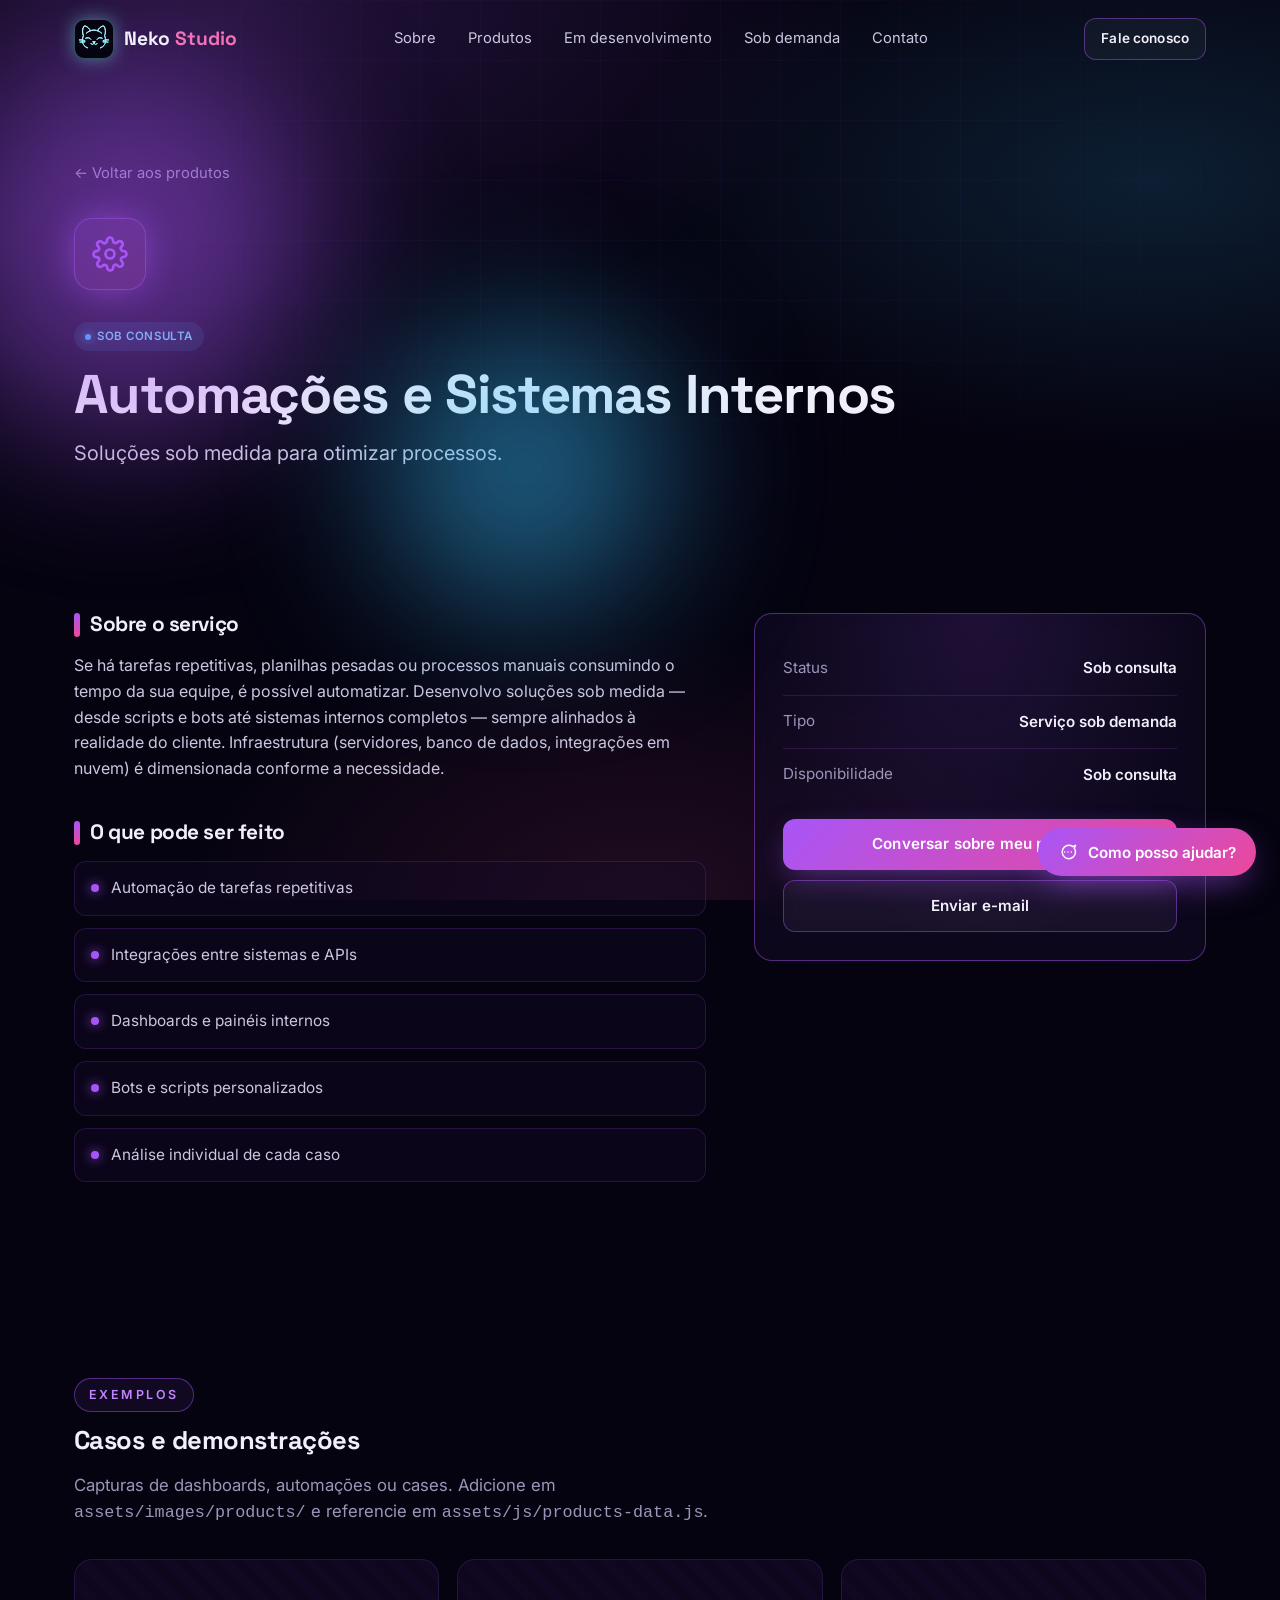
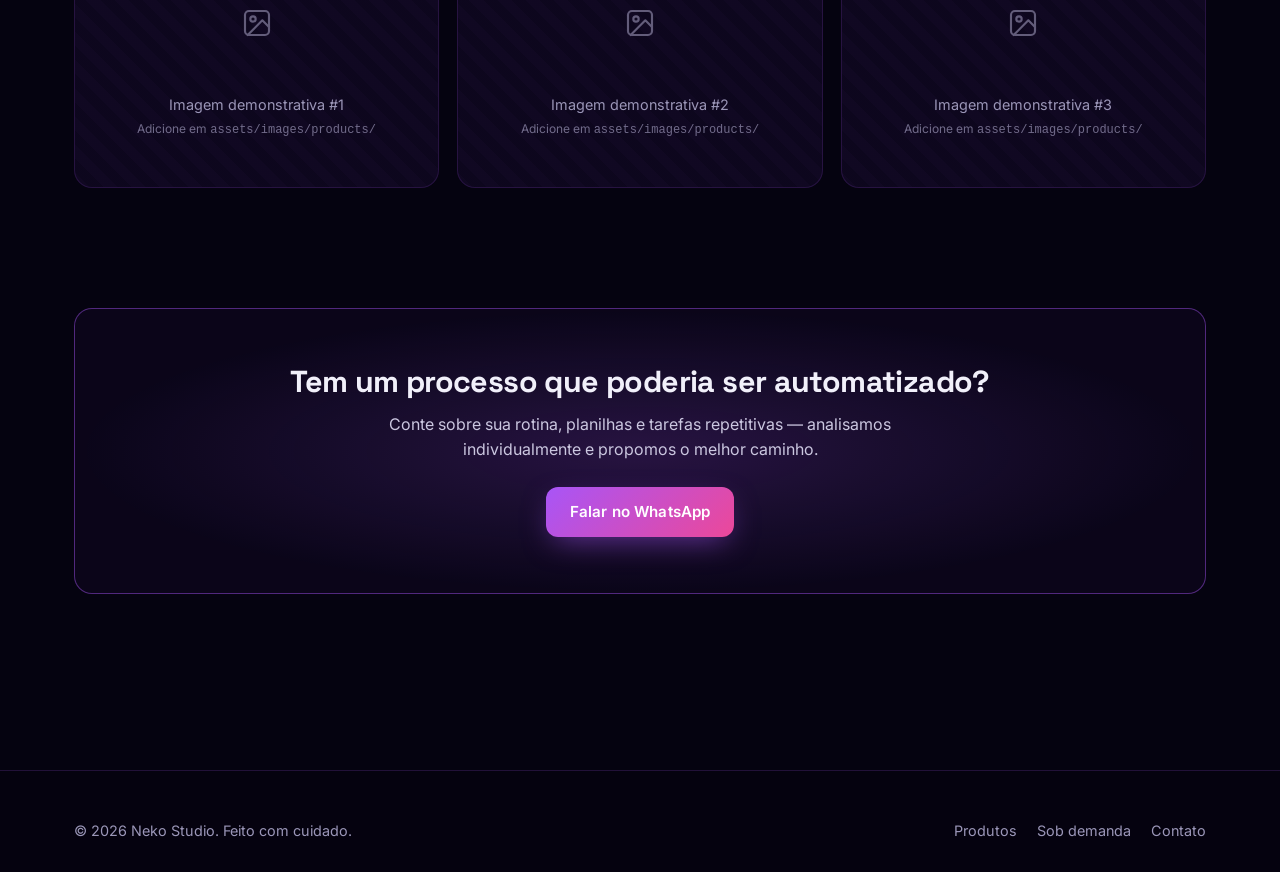
==== produtos/automacoes.html @ 1f81b141 "primeira versão do site da Neko Studio" ====
<!DOCTYPE html>
<html lang="pt-BR">
<head>
  <meta charset="UTF-8" />
  <meta name="viewport" content="width=device-width, initial-scale=1.0" />
  <meta name="theme-color" content="#0a0618" />

  <title>Automações e Sistemas Internos — Neko Studio</title>
  <meta name="description" content="Automações, dashboards e sistemas internos sob medida para empresas. Disponível sob consulta pela Neko Studio." />

  <link rel="preconnect" href="https://fonts.googleapis.com" />
  <link rel="preconnect" href="https://fonts.gstatic.com" crossorigin />
  <link href="https://fonts.googleapis.com/css2?family=Inter:wght@400;500;600;700&family=Space+Grotesk:wght@500;600;700&display=swap" rel="stylesheet" />

  <link rel="stylesheet" href="../assets/css/style.css" />
  <link rel="stylesheet" href="../assets/css/product.css" />
  <link rel="icon" type="image/png" href="../assets/images/logo.png" />
  <link rel="alternate icon" type="image/svg+xml" href="../assets/images/logo.svg" />
  <link rel="apple-touch-icon" href="../assets/images/logo.png" />
</head>
<body data-product-id="automacoes">

  <header class="navbar">
    <div class="container navbar-inner">
      <a href="../index.html" class="navbar-brand">
        <span class="brand-mark"><img src="../assets/images/logo.png" alt="Neko Studio" onerror="this.onerror=null;this.src='../assets/images/logo.svg';"></span>
        <span>Neko <span style="color: var(--neon-pink-soft)">Studio</span></span>
      </a>
      <nav class="navbar-links">
        <a href="../index.html#sobre">Sobre</a>
        <a href="../index.html#produtos">Produtos</a>
        <a href="../index.html#roadmap">Em desenvolvimento</a>
        <a href="../index.html#sob-demanda">Sob demanda</a>
        <a href="../index.html#contato">Contato</a>
      </nav>
      <div class="navbar-cta">
        <a class="btn btn-secondary btn-sm" data-action="whatsapp" href="#">Fale conosco</a>
        <button class="menu-toggle" aria-label="Menu"><span></span></button>
      </div>
    </div>
  </header>

  <section class="product-hero">
    <div class="hero-orb purple"></div>
    <div class="hero-orb blue"></div>

    <div class="container">
      <a href="../index.html#produtos" class="back-link reveal">← Voltar aos produtos</a>
      <div class="product-header reveal">
        <div class="ico-large" data-product-icon></div>
        <div>
          <div data-product-status></div>
          <h1 class="product-title" data-product-name></h1>
          <p class="product-tagline" data-product-tagline></p>
        </div>
      </div>
    </div>
  </section>

  <section style="padding-top: 0;">
    <div class="container">
      <div class="product-content">
        <div>
          <div class="product-section reveal">
            <h3>Sobre o serviço</h3>
            <p data-product-description></p>
          </div>
          <div class="product-section reveal">
            <h3>O que pode ser feito</h3>
            <ul class="feature-list" data-product-features></ul>
          </div>
        </div>
        <aside class="product-info-card reveal">
          <div data-product-info></div>
          <a class="btn btn-primary" data-action="whatsapp" href="#">Conversar sobre meu projeto</a>
          <a class="btn btn-secondary" data-action="email" href="#" style="width:100%; margin-top: 10px;">Enviar e-mail</a>
        </aside>
      </div>
    </div>
  </section>

  <section class="gallery-section">
    <div class="container">
      <div class="reveal" style="margin-bottom: 32px;">
        <span class="section-eyebrow">Exemplos</span>
        <h2 class="section-title" style="font-size: 1.6rem;">Casos e demonstrações</h2>
        <p class="section-subtitle" style="margin-bottom: 0;">
          Capturas de dashboards, automações ou cases. Adicione em
          <code>assets/images/products/</code> e referencie em
          <code>assets/js/products-data.js</code>.
        </p>
      </div>
      <div class="gallery-grid reveal" data-product-gallery></div>
    </div>
  </section>

  <section style="padding-top: 0;">
    <div class="container">
      <div class="product-cta reveal">
        <h3>Tem um processo que poderia ser automatizado?</h3>
        <p>Conte sobre sua rotina, planilhas e tarefas repetitivas — analisamos individualmente e propomos o melhor caminho.</p>
        <a class="btn btn-primary" data-action="whatsapp" href="#">Falar no WhatsApp</a>
      </div>
    </div>
  </section>

  <footer class="footer">
    <div class="container footer-inner">
      <p>© <span id="year"></span> Neko Studio. Feito com cuidado.</p>
      <div class="footer-links">
        <a href="../index.html#produtos">Produtos</a>
        <a href="../index.html#sob-demanda">Sob demanda</a>
        <a href="../index.html#contato">Contato</a>
      </div>
    </div>
  </footer>

  <div class="assistant" id="assistant">
    <div class="assistant-panel" role="dialog" aria-label="Assistente virtual">
      <h4>Precisa de ajuda?</h4>
      <p>Encontre a solução ideal para o que você precisa:</p>
      <div class="assistant-options">
        <button class="assistant-option" data-intent="contratar">Quero contratar um sistema</button>
        <button class="assistant-option" data-intent="produtos">Quero conhecer os produtos</button>
        <button class="assistant-option" data-intent="suporte">Quero suporte</button>
      </div>
    </div>
    <button class="assistant-btn" aria-label="Abrir assistente virtual">
      <span data-icon="chat" style="display:inline-flex;align-items:center"></span>
      <span>Como posso ajudar?</span>
    </button>
  </div>

  <script src="../assets/js/products-data.js"></script>
  <script src="../assets/js/main.js"></script>
  <script src="../assets/js/product-page.js"></script>
</body>
</html>
---- assets/css/style.css ----
/* =============================================================
   Neko Studio — Estilos principais
   -------------------------------------------------------------
   Paleta neon (roxo, azul, rosa) sobre tema escuro.
   Variáveis CSS centralizadas para fácil personalização.
   ============================================================= */

:root {
  /* Cores base */
  --bg-0: #050310;
  --bg-1: #0a0618;
  --bg-2: #120a24;
  --bg-card: rgba(20, 12, 40, 0.55);
  --bg-card-hover: rgba(30, 18, 60, 0.7);
  --border: rgba(168, 85, 247, 0.18);
  --border-strong: rgba(168, 85, 247, 0.45);

  /* Neon */
  --neon-purple: #a855f7;
  --neon-purple-soft: #c084fc;
  --neon-blue: #38bdf8;
  --neon-blue-soft: #67e8f9;
  --neon-pink: #ec4899;
  --neon-pink-soft: #f472b6;

  /* Texto */
  --text: #f1f0fa;
  --text-muted: #9b96b8;
  --text-soft: #cbc7e0;

  /* Tipografia */
  --font-sans: "Inter", "Segoe UI", system-ui, -apple-system, sans-serif;
  --font-display: "Space Grotesk", "Inter", sans-serif;

  /* Layout */
  --container: 1180px;
  --radius: 18px;
  --radius-sm: 12px;

  /* Sombras / glow */
  --glow-purple: 0 0 30px rgba(168, 85, 247, 0.35);
  --glow-blue: 0 0 30px rgba(56, 189, 248, 0.35);
  --glow-pink: 0 0 30px rgba(236, 72, 153, 0.35);
}

/* =============================================================
   INTRO LOADER — animação de entrada (gatinho neon)
   ============================================================= */

.intro-loader {
  position: fixed;
  inset: 0;
  z-index: 9999;
  background: #050310;
  display: grid;
  place-items: center;
  transition: opacity 0.6s ease;
}
.intro-loader.fade-out {
  opacity: 0;
  pointer-events: none;
}

.intro-loader .intro-content {
  position: relative;
  width: min(280px, 70vw);
  aspect-ratio: 1;
}
.intro-cat-float {
  width: 100%;
  height: 100%;
  animation: introFloat 2.8s ease-in-out infinite;
  will-change: transform;
}
.intro-cat-svg { width: 100%; height: 100%; display: block; }

@keyframes introFloat {
  0%, 100% { transform: translateY(-10px); }
  50%      { transform: translateY(10px); }
}

/* Brilho neon pulsante embaixo do gatinho */
.intro-glow {
  position: absolute;
  inset: 30% -10% -10% -10%;
  background: radial-gradient(ellipse at center, rgba(125, 232, 247, 0.35), transparent 65%);
  filter: blur(20px);
  z-index: -1;
  animation: introGlowPulse 2.8s ease-in-out infinite;
  pointer-events: none;
}
@keyframes introGlowPulse {
  0%, 100% { opacity: 0.7; transform: scale(0.95); }
  50%      { opacity: 1;   transform: scale(1.1); }
}

/* Linhas se desenhando ("neon trace") */
.intro-cat-svg .trace {
  stroke-dasharray: 1;
  stroke-dashoffset: 1;
  animation: introDraw 0.9s 0.15s cubic-bezier(0.65, 0, 0.35, 1) forwards;
}
@keyframes introDraw { to { stroke-dashoffset: 0; } }

/* Elementos da face aparecem depois das linhas */
.intro-cat-svg .face {
  opacity: 0;
  animation: introFadeIn 0.45s 0.95s ease-out forwards;
}
@keyframes introFadeIn { to { opacity: 1; } }

/* Olhos — alternância open/closed em loop infinito (pisca) */
/* transform-box: fill-box garante que o scaleY do "fechar" se origine do
   centro do próprio elemento (SVG por padrão usa o viewBox como referência). */
.intro-cat-svg .eyes-open {
  opacity: 0;
  animation: introEyesOpen 2.4s 1.15s ease-in-out infinite;
  transform-origin: center;
  transform-box: fill-box;
}
.intro-cat-svg .eyes-closed {
  opacity: 0;
  animation: introEyesClosed 2.4s 1.15s ease-in-out infinite;
}
@keyframes introEyesOpen {
  0%   { opacity: 0; transform: scaleY(0.2); }
  8%   { opacity: 1; transform: scaleY(1); }
  55%  { opacity: 1; transform: scaleY(1); }
  60%  { opacity: 0; transform: scaleY(0.2); }
  66%  { opacity: 1; transform: scaleY(1); }
  100% { opacity: 1; transform: scaleY(1); }
}
@keyframes introEyesClosed {
  0%   { opacity: 1; }
  8%   { opacity: 0; }
  55%  { opacity: 0; }
  60%  { opacity: 1; }
  66%  { opacity: 0; }
  100% { opacity: 0; }
}

/* Fragmentação — o gatinho some explodindo em partículas */
.intro-loader.shattering .intro-cat-float {
  animation: introShatter 0.75s cubic-bezier(0.55, 0, 0.45, 1) forwards;
}
@keyframes introShatter {
  0%   { opacity: 1; transform: scale(1)   translateY(0);     filter: blur(0); }
  40%  { opacity: 0.8; transform: scale(1.15); filter: blur(2px); }
  100% { opacity: 0; transform: scale(1.45); filter: blur(12px); }
}
.intro-loader.shattering .intro-glow {
  animation: introGlowBoom 0.7s ease-out forwards;
}
@keyframes introGlowBoom {
  0%   { opacity: 1; transform: scale(1); }
  40%  { opacity: 1; transform: scale(1.6); }
  100% { opacity: 0; transform: scale(2.2); }
}

/* Partículas que voam pra fora */
.intro-particles {
  position: absolute;
  inset: 0;
  pointer-events: none;
}
.intro-particle {
  position: absolute;
  left: 50%; top: 50%;
  width: var(--s);
  height: var(--s);
  border-radius: 50%;
  background: var(--c);
  box-shadow: 0 0 8px var(--c), 0 0 16px var(--c), 0 0 24px var(--c);
  opacity: 0;
  transform: translate(-50%, -50%);
  will-change: transform, opacity;
}
.intro-loader.shattering .intro-particle {
  animation: introBurst 1.05s cubic-bezier(0.22, 1, 0.36, 1) var(--d) forwards;
}
@keyframes introBurst {
  0%   { opacity: 0; transform: translate(-50%, -50%) scale(0.4); }
  15%  { opacity: 1; transform: translate(-50%, -50%) scale(1.2); }
  100% { opacity: 0; transform: translate(calc(-50% + var(--x)), calc(-50% + var(--y))) scale(0); }
}

/* Acessibilidade — pula a animação se o usuário pede menos movimento */
@media (prefers-reduced-motion: reduce) {
  .intro-loader { display: none !important; }
}

/* ============== Reset / base ============== */
* { box-sizing: border-box; margin: 0; padding: 0; }

html { scroll-behavior: smooth; }

body {
  font-family: var(--font-sans);
  background: var(--bg-0);
  color: var(--text);
  line-height: 1.6;
  overflow-x: hidden;
  min-height: 100vh;
  -webkit-font-smoothing: antialiased;
}

/* Fundo decorativo com gradientes radiais (efeito "aurora") */
body::before {
  content: "";
  position: fixed;
  inset: 0;
  z-index: -2;
  background:
    radial-gradient(ellipse 80% 60% at 20% 0%, rgba(168, 85, 247, 0.18), transparent 60%),
    radial-gradient(ellipse 70% 50% at 90% 20%, rgba(56, 189, 248, 0.15), transparent 60%),
    radial-gradient(ellipse 60% 50% at 50% 100%, rgba(236, 72, 153, 0.12), transparent 60%),
    var(--bg-0);
  pointer-events: none;
}

/* Grid sutil de fundo */
body::after {
  content: "";
  position: fixed;
  inset: 0;
  z-index: -1;
  background-image:
    linear-gradient(rgba(168, 85, 247, 0.04) 1px, transparent 1px),
    linear-gradient(90deg, rgba(168, 85, 247, 0.04) 1px, transparent 1px);
  background-size: 60px 60px;
  mask-image: radial-gradient(ellipse 80% 60% at 50% 20%, #000 30%, transparent 80%);
  pointer-events: none;
}

a { color: inherit; text-decoration: none; }
img { max-width: 100%; display: block; }
button { font-family: inherit; cursor: pointer; border: none; background: none; color: inherit; }

h1, h2, h3, h4 {
  font-family: var(--font-display);
  font-weight: 700;
  letter-spacing: -0.02em;
  line-height: 1.15;
}

/* ============== Containers ============== */
.container {
  width: 100%;
  max-width: var(--container);
  margin: 0 auto;
  padding: 0 24px;
}

section { padding: 96px 0; position: relative; }

.section-eyebrow {
  display: inline-block;
  font-size: 0.78rem;
  font-weight: 600;
  letter-spacing: 0.2em;
  text-transform: uppercase;
  color: var(--neon-purple-soft);
  margin-bottom: 14px;
  padding: 6px 14px;
  border: 1px solid var(--border-strong);
  border-radius: 999px;
  background: rgba(168, 85, 247, 0.08);
}

.section-title {
  font-size: clamp(2rem, 4vw, 2.8rem);
  margin-bottom: 16px;
}

.section-subtitle {
  font-size: 1.05rem;
  color: var(--text-muted);
  max-width: 680px;
  margin-bottom: 56px;
}

.gradient-text {
  background: linear-gradient(135deg, var(--neon-purple) 0%, var(--neon-pink) 50%, var(--neon-blue) 100%);
  -webkit-background-clip: text;
  background-clip: text;
  -webkit-text-fill-color: transparent;
}

/* ============== Navbar ============== */
.navbar {
  position: fixed;
  top: 0; left: 0; right: 0;
  z-index: 100;
  padding: 18px 0;
  transition: background 0.3s ease, backdrop-filter 0.3s ease, border-color 0.3s ease;
  border-bottom: 1px solid transparent;
}
.navbar.scrolled {
  background: rgba(5, 3, 16, 0.75);
  backdrop-filter: blur(14px);
  -webkit-backdrop-filter: blur(14px);
  border-bottom-color: var(--border);
}
.navbar-inner {
  display: flex;
  align-items: center;
  justify-content: space-between;
  gap: 24px;
}
.navbar-brand {
  display: flex;
  align-items: center;
  gap: 10px;
  font-family: var(--font-display);
  font-weight: 700;
  font-size: 1.2rem;
}
.brand-mark {
  width: 40px; height: 40px;
  display: grid; place-items: center;
  border-radius: 10px;
  overflow: hidden;
  background: #050310;
  box-shadow: 0 0 18px rgba(125, 232, 247, 0.45);
  border: 1px solid rgba(125, 232, 247, 0.35);
}
.brand-mark img,
.brand-mark svg {
  width: 100%;
  height: 100%;
  object-fit: contain;
  display: block;
}
.navbar-links {
  display: flex;
  align-items: center;
  gap: 32px;
}
.navbar-links a {
  font-size: 0.92rem;
  color: var(--text-soft);
  position: relative;
  transition: color 0.2s ease;
}
.navbar-links a:hover { color: var(--text); }
.navbar-links a::after {
  content: "";
  position: absolute;
  left: 0; bottom: -6px;
  height: 2px; width: 0;
  background: linear-gradient(90deg, var(--neon-purple), var(--neon-pink));
  transition: width 0.25s ease;
}
.navbar-links a:hover::after { width: 100%; }

.navbar-cta {
  display: inline-flex;
  align-items: center;
  gap: 8px;
}

.menu-toggle {
  display: none;
  width: 40px; height: 40px;
  align-items: center; justify-content: center;
  border-radius: 10px;
  border: 1px solid var(--border);
}
.menu-toggle span {
  width: 18px; height: 2px; background: var(--text);
  position: relative;
}
.menu-toggle span::before, .menu-toggle span::after {
  content: ""; position: absolute; left: 0;
  width: 18px; height: 2px; background: var(--text);
}
.menu-toggle span::before { top: -6px; }
.menu-toggle span::after  { top:  6px; }

/* ============== Botões ============== */
.btn {
  display: inline-flex;
  align-items: center;
  justify-content: center;
  gap: 8px;
  padding: 13px 24px;
  border-radius: 12px;
  font-size: 0.95rem;
  font-weight: 600;
  letter-spacing: 0.01em;
  transition: transform 0.2s ease, box-shadow 0.25s ease, background 0.25s ease, border-color 0.25s ease;
  white-space: nowrap;
}
.btn:hover { transform: translateY(-2px); }
.btn-primary {
  background: linear-gradient(135deg, var(--neon-purple) 0%, var(--neon-pink) 100%);
  color: #fff;
  box-shadow: 0 10px 30px -8px rgba(168, 85, 247, 0.55);
}
.btn-primary:hover { box-shadow: 0 14px 40px -8px rgba(236, 72, 153, 0.6); }
.btn-secondary {
  background: rgba(255,255,255,0.04);
  color: var(--text);
  border: 1px solid var(--border-strong);
  backdrop-filter: blur(8px);
}
.btn-secondary:hover {
  background: rgba(168, 85, 247, 0.1);
  border-color: var(--neon-purple);
  box-shadow: var(--glow-purple);
}
.btn-ghost {
  color: var(--text-soft);
  padding: 10px 16px;
}
.btn-ghost:hover { color: var(--text); }

.btn-sm { padding: 9px 16px; font-size: 0.85rem; }

/* ============== Hero ============== */
.hero {
  min-height: 100vh;
  display: flex;
  align-items: center;
  padding: 140px 0 80px;
  position: relative;
}

.hero-content {
  max-width: 880px;
  margin: 0 auto;
  text-align: center;
  position: relative;
  z-index: 2;
}

.hero-badge {
  display: inline-flex;
  align-items: center;
  gap: 10px;
  padding: 8px 16px;
  background: rgba(168, 85, 247, 0.08);
  border: 1px solid var(--border-strong);
  border-radius: 999px;
  font-size: 0.85rem;
  color: var(--text-soft);
  margin-bottom: 28px;
}
.hero-badge .dot {
  width: 8px; height: 8px;
  border-radius: 50%;
  background: var(--neon-purple);
  box-shadow: 0 0 12px var(--neon-purple);
  animation: pulse 2s infinite;
}

@keyframes pulse {
  0%, 100% { opacity: 1; transform: scale(1); }
  50% { opacity: 0.5; transform: scale(1.3); }
}

.hero-title {
  font-size: clamp(2.5rem, 6.5vw, 5rem);
  line-height: 1.05;
  margin-bottom: 24px;
  font-weight: 700;
}

.hero-subtitle {
  font-size: clamp(1.05rem, 1.6vw, 1.25rem);
  color: var(--text-soft);
  max-width: 640px;
  margin: 0 auto 40px;
}

.hero-actions {
  display: flex;
  gap: 14px;
  justify-content: center;
  flex-wrap: wrap;
}

/* Orbs decorativas */
.hero-orb {
  position: absolute;
  border-radius: 50%;
  filter: blur(80px);
  opacity: 0.5;
  pointer-events: none;
  z-index: 1;
}
.hero-orb.purple { width: 380px; height: 380px; background: var(--neon-purple); top: 10%; left: -5%; animation: float 10s ease-in-out infinite; }
.hero-orb.pink   { width: 320px; height: 320px; background: var(--neon-pink);   top: 30%; right: -5%; animation: float 12s ease-in-out infinite reverse; }
.hero-orb.blue   { width: 280px; height: 280px; background: var(--neon-blue);   bottom: -10%; left: 30%; animation: float 14s ease-in-out infinite; }

@keyframes float {
  0%, 100% { transform: translate(0, 0); }
  50% { transform: translate(40px, -30px); }
}

/* ============== Cards genéricos ============== */
.card {
  background: var(--bg-card);
  border: 1px solid var(--border);
  border-radius: var(--radius);
  padding: 28px;
  position: relative;
  overflow: hidden;
  backdrop-filter: blur(10px);
  -webkit-backdrop-filter: blur(10px);
  transition: transform 0.3s ease, border-color 0.3s ease, background 0.3s ease, box-shadow 0.3s ease;
}
.card::before {
  content: "";
  position: absolute;
  inset: -1px;
  border-radius: var(--radius);
  padding: 1px;
  background: linear-gradient(135deg, transparent 30%, var(--card-glow, var(--neon-purple)) 100%);
  -webkit-mask: linear-gradient(#000 0 0) content-box, linear-gradient(#000 0 0);
  -webkit-mask-composite: xor;
          mask-composite: exclude;
  opacity: 0;
  transition: opacity 0.35s ease;
  pointer-events: none;
}
.card:hover {
  transform: translateY(-6px);
  background: var(--bg-card-hover);
  border-color: var(--card-glow, var(--neon-purple));
  box-shadow: 0 20px 50px -20px rgba(0, 0, 0, 0.6), 0 0 40px -10px var(--card-glow, var(--neon-purple));
}
.card:hover::before { opacity: 0.6; }

.card--purple { --card-glow: var(--neon-purple); }
.card--blue   { --card-glow: var(--neon-blue); }
.card--pink   { --card-glow: var(--neon-pink); }

/* ============== Sobre ============== */
.about-grid {
  display: grid;
  grid-template-columns: 1.1fr 1fr;
  gap: 60px;
  align-items: center;
}
.about-text p {
  color: var(--text-soft);
  margin-bottom: 18px;
  font-size: 1.02rem;
}
.about-stats {
  display: grid;
  grid-template-columns: repeat(2, 1fr);
  gap: 18px;
}
.stat-card {
  padding: 24px;
  text-align: left;
}
.stat-card .num {
  font-family: var(--font-display);
  font-size: 1.8rem;
  font-weight: 700;
  background: linear-gradient(135deg, var(--neon-purple), var(--neon-pink));
  -webkit-background-clip: text;
  background-clip: text;
  -webkit-text-fill-color: transparent;
  margin-bottom: 6px;
}
.stat-card .label {
  font-size: 0.9rem;
  color: var(--text-muted);
}

/* ============== Produtos ============== */
.products-grid {
  display: grid;
  grid-template-columns: repeat(auto-fit, minmax(280px, 1fr));
  gap: 24px;
}

.product-card {
  display: flex;
  flex-direction: column;
  gap: 16px;
  cursor: pointer;
  text-align: left;
}
.product-icon {
  width: 52px; height: 52px;
  border-radius: 14px;
  display: grid; place-items: center;
  background: linear-gradient(135deg, rgba(168, 85, 247, 0.15), rgba(236, 72, 153, 0.15));
  border: 1px solid var(--border-strong);
  color: var(--card-glow, var(--neon-purple));
}
.product-icon svg { width: 26px; height: 26px; }

.product-card .nome {
  font-size: 1.3rem;
  font-weight: 700;
  font-family: var(--font-display);
}
.product-card .desc {
  color: var(--text-muted);
  font-size: 0.95rem;
  flex: 1;
}
.product-card .footer {
  display: flex;
  align-items: center;
  justify-content: flex-start;
  margin-top: 8px;
  padding-top: 18px;
  border-top: 1px solid var(--border);
}
.product-card .saiba-mais {
  display: inline-flex;
  align-items: center;
  gap: 6px;
  font-size: 0.9rem;
  font-weight: 600;
  color: var(--card-glow, var(--neon-purple));
  line-height: 1;
  white-space: nowrap;
  transition: gap 0.2s ease;
}
.product-card .saiba-mais svg {
  width: 18px;
  height: 18px;
  flex: 0 0 18px;
}
.product-card:hover .saiba-mais { gap: 10px; }

.status-badge {
  display: inline-flex;
  align-items: center;
  gap: 6px;
  padding: 5px 11px;
  border-radius: 999px;
  font-size: 0.72rem;
  font-weight: 600;
  letter-spacing: 0.05em;
  text-transform: uppercase;
}
.status-badge .dot {
  width: 6px; height: 6px;
  border-radius: 50%;
}
.status-dev { background: rgba(168, 85, 247, 0.12); color: var(--neon-purple-soft); }
.status-dev .dot { background: var(--neon-purple); box-shadow: 0 0 10px var(--neon-purple); animation: pulse 2s infinite; }
.status-consulta { background: rgba(56, 189, 248, 0.12); color: var(--neon-blue-soft); }
.status-consulta .dot { background: var(--neon-blue); box-shadow: 0 0 10px var(--neon-blue); }
.status-beta { background: rgba(236, 72, 153, 0.12); color: var(--neon-pink-soft); }
.status-beta .dot { background: var(--neon-pink); box-shadow: 0 0 10px var(--neon-pink); }
.status-lancado { background: rgba(34, 197, 94, 0.12); color: #86efac; }
.status-lancado .dot { background: #22c55e; box-shadow: 0 0 10px #22c55e; }

/* ============== Roadmap ============== */
.roadmap {
  position: relative;
  display: grid;
  gap: 18px;
}
.roadmap-item {
  display: grid;
  grid-template-columns: auto 1fr auto;
  gap: 20px;
  align-items: center;
  padding: 22px 24px;
}
.roadmap-step {
  width: 42px; height: 42px;
  border-radius: 12px;
  display: grid; place-items: center;
  background: linear-gradient(135deg, var(--neon-purple), var(--neon-pink));
  font-family: var(--font-display);
  font-weight: 700;
  color: #fff;
  font-size: 1rem;
  box-shadow: var(--glow-purple);
}
.roadmap-body h4 {
  font-size: 1.05rem;
  margin-bottom: 4px;
}
.roadmap-body p {
  color: var(--text-muted);
  font-size: 0.92rem;
}
.roadmap-fase {
  font-size: 0.78rem;
  font-weight: 600;
  letter-spacing: 0.08em;
  text-transform: uppercase;
  color: var(--text-soft);
  padding: 6px 12px;
  border-radius: 999px;
  border: 1px solid var(--border-strong);
  background: rgba(168, 85, 247, 0.08);
  white-space: nowrap;
}

/* ============== Processo (sob demanda) ============== */
.process-grid {
  display: grid;
  grid-template-columns: repeat(auto-fit, minmax(220px, 1fr));
  gap: 20px;
  margin-bottom: 40px;
}
.process-step {
  text-align: left;
  position: relative;
}
.process-step .num {
  font-family: var(--font-display);
  font-size: 2.4rem;
  font-weight: 700;
  background: linear-gradient(135deg, var(--neon-purple), var(--neon-pink));
  -webkit-background-clip: text;
  background-clip: text;
  -webkit-text-fill-color: transparent;
  margin-bottom: 10px;
  line-height: 1;
}
.process-step h4 {
  font-size: 1.1rem;
  margin-bottom: 6px;
}
.process-step p {
  color: var(--text-muted);
  font-size: 0.92rem;
}
.process-note {
  padding: 24px 28px;
  border-radius: var(--radius);
  border: 1px dashed var(--border-strong);
  background: rgba(168, 85, 247, 0.04);
  color: var(--text-soft);
  font-size: 0.95rem;
}
.process-note strong { color: var(--text); }

/* ============== Contato ============== */
.contact-grid {
  display: grid;
  grid-template-columns: repeat(auto-fit, minmax(220px, 1fr));
  gap: 20px;
  margin-bottom: 40px;
}
.contact-card {
  display: flex;
  flex-direction: column;
  align-items: flex-start;
  gap: 14px;
  text-align: left;
}
.contact-card .ico {
  width: 48px; height: 48px;
  border-radius: 12px;
  display: grid; place-items: center;
  background: linear-gradient(135deg, rgba(168, 85, 247, 0.15), rgba(236, 72, 153, 0.15));
  border: 1px solid var(--border-strong);
  color: var(--card-glow, var(--neon-purple));
}
.contact-card .ico svg { width: 22px; height: 22px; }
.contact-card h4 { font-size: 1rem; }
.contact-card p {
  color: var(--text-muted);
  font-size: 0.92rem;
}
.contact-card .link {
  font-weight: 600;
  font-size: 0.92rem;
  color: var(--card-glow, var(--neon-purple));
  display: inline-flex;
  align-items: center;
  gap: 6px;
}

.contact-cta {
  text-align: center;
  padding: 56px 32px;
  border-radius: var(--radius);
  border: 1px solid var(--border-strong);
  background:
    radial-gradient(ellipse at center, rgba(168, 85, 247, 0.18), transparent 70%),
    rgba(20, 12, 40, 0.4);
  backdrop-filter: blur(10px);
}
.contact-cta h3 {
  font-size: clamp(1.5rem, 3vw, 2rem);
  margin-bottom: 12px;
}
.contact-cta p {
  color: var(--text-soft);
  max-width: 520px;
  margin: 0 auto 28px;
}

/* ============== Footer ============== */
.footer {
  padding: 48px 0 32px;
  border-top: 1px solid var(--border);
  background: rgba(5, 3, 16, 0.4);
}
.footer-inner {
  display: flex;
  align-items: center;
  justify-content: space-between;
  gap: 20px;
  flex-wrap: wrap;
}
.footer p { color: var(--text-muted); font-size: 0.9rem; }
.footer-links { display: flex; gap: 20px; }
.footer-links a {
  color: var(--text-muted);
  font-size: 0.9rem;
  transition: color 0.2s ease;
}
.footer-links a:hover { color: var(--neon-purple-soft); }

/* ============== Assistente virtual flutuante ============== */
.assistant {
  position: fixed;
  bottom: 24px;
  right: 24px;
  z-index: 90;
}
.assistant-btn {
  display: flex;
  align-items: center;
  gap: 10px;
  padding: 14px 20px;
  border-radius: 999px;
  background: linear-gradient(135deg, var(--neon-purple) 0%, var(--neon-pink) 100%);
  color: #fff;
  font-weight: 600;
  font-size: 0.95rem;
  box-shadow: 0 12px 35px -8px rgba(168, 85, 247, 0.6);
  transition: transform 0.25s ease, box-shadow 0.25s ease;
}
.assistant-btn:hover {
  transform: translateY(-3px);
  box-shadow: 0 18px 45px -8px rgba(236, 72, 153, 0.65);
}
.assistant-btn svg { width: 20px; height: 20px; }

.assistant-panel {
  position: absolute;
  bottom: 72px;
  right: 0;
  width: 320px;
  max-width: calc(100vw - 48px);
  background: rgba(15, 8, 30, 0.92);
  border: 1px solid var(--border-strong);
  border-radius: var(--radius);
  padding: 22px;
  box-shadow: 0 20px 50px -10px rgba(0, 0, 0, 0.7), var(--glow-purple);
  backdrop-filter: blur(18px);
  -webkit-backdrop-filter: blur(18px);
  opacity: 0;
  transform: translateY(10px) scale(0.97);
  pointer-events: none;
  transition: opacity 0.25s ease, transform 0.25s ease;
}
.assistant.open .assistant-panel {
  opacity: 1;
  transform: translateY(0) scale(1);
  pointer-events: auto;
}
.assistant-panel h4 {
  font-size: 1.05rem;
  margin-bottom: 6px;
}
.assistant-panel p {
  color: var(--text-muted);
  font-size: 0.88rem;
  margin-bottom: 16px;
}
.assistant-options {
  display: flex;
  flex-direction: column;
  gap: 10px;
}
.assistant-option {
  display: flex;
  align-items: center;
  justify-content: space-between;
  padding: 12px 14px;
  border-radius: 12px;
  border: 1px solid var(--border);
  background: rgba(255,255,255,0.02);
  font-size: 0.9rem;
  font-weight: 500;
  color: var(--text);
  text-align: left;
  transition: all 0.2s ease;
  cursor: pointer;
  width: 100%;
}
.assistant-option:hover {
  border-color: var(--neon-purple);
  background: rgba(168, 85, 247, 0.08);
  transform: translateX(2px);
}
.assistant-option::after {
  content: "→";
  color: var(--neon-purple-soft);
  font-weight: 700;
}

/* ============== Animação de entrada (scroll reveal) ============== */
.reveal {
  opacity: 0;
  transform: translateY(24px);
  transition: opacity 0.7s ease, transform 0.7s ease;
}
.reveal.visible {
  opacity: 1;
  transform: translateY(0);
}

/* ============== Responsivo ============== */
@media (max-width: 880px) {
  section { padding: 72px 0; }

  .navbar-links { display: none; }
  .menu-toggle { display: inline-flex; }
  .navbar-cta .btn-secondary { display: none; }

  .navbar-links.open {
    display: flex;
    position: absolute;
    top: 100%; left: 0; right: 0;
    flex-direction: column;
    align-items: stretch;
    gap: 4px;
    padding: 16px 24px 24px;
    background: rgba(5, 3, 16, 0.96);
    backdrop-filter: blur(14px);
    border-bottom: 1px solid var(--border);
  }
  .navbar-links.open a {
    padding: 12px 0;
    border-bottom: 1px solid var(--border);
  }
  .navbar-links.open a::after { display: none; }

  .about-grid { grid-template-columns: 1fr; gap: 40px; }
  .roadmap-item { grid-template-columns: auto 1fr; }
  .roadmap-fase { grid-column: 1 / -1; justify-self: start; }

  .footer-inner { flex-direction: column; text-align: center; }

  .assistant-btn span { display: none; }
  .assistant-btn { padding: 14px; }
}

@media (max-width: 480px) {
  .hero { padding: 120px 0 60px; }
  .hero-actions .btn { width: 100%; }
  .hero-actions { flex-direction: column; }
  .products-grid { grid-template-columns: 1fr; }
}
---- assets/css/product.css ----
/* =============================================================
   Neko Studio — Estilos da página de Produto
   ============================================================= */

.product-hero {
  padding: 160px 0 60px;
  position: relative;
}
.product-hero .back-link {
  display: inline-flex;
  align-items: center;
  gap: 8px;
  color: var(--text-muted);
  font-size: 0.92rem;
  margin-bottom: 32px;
  transition: color 0.2s ease, gap 0.2s ease;
}
.product-hero .back-link:hover {
  color: var(--neon-purple-soft);
  gap: 12px;
}

.product-header {
  display: grid;
  grid-template-columns: 1fr;
  gap: 32px;
  align-items: start;
  max-width: 900px;
}
.product-header .ico-large {
  width: 72px; height: 72px;
  border-radius: 18px;
  display: grid; place-items: center;
  background: linear-gradient(135deg, rgba(168, 85, 247, 0.2), rgba(236, 72, 153, 0.2));
  border: 1px solid var(--border-strong);
  color: var(--card-glow, var(--neon-purple));
  box-shadow: 0 0 40px -10px var(--card-glow, var(--neon-purple));
}
.product-header .ico-large svg { width: 36px; height: 36px; }

.product-title {
  font-size: clamp(2rem, 5vw, 3.4rem);
  margin: 12px 0 12px;
}
.product-tagline {
  font-size: clamp(1.05rem, 1.8vw, 1.25rem);
  color: var(--text-soft);
  margin-bottom: 24px;
}
.product-actions {
  display: flex;
  flex-wrap: wrap;
  gap: 12px;
  margin-top: 24px;
}

/* Layout em colunas */
.product-content {
  display: grid;
  grid-template-columns: 1.4fr 1fr;
  gap: 48px;
  align-items: start;
  padding: 60px 0;
}

.product-section + .product-section { margin-top: 40px; }
.product-section h3 {
  font-size: 1.3rem;
  margin-bottom: 16px;
  display: flex;
  align-items: center;
  gap: 10px;
}
.product-section h3::before {
  content: "";
  width: 6px; height: 24px;
  border-radius: 3px;
  background: linear-gradient(180deg, var(--neon-purple), var(--neon-pink));
}
.product-section p {
  color: var(--text-soft);
  font-size: 1rem;
}

.feature-list {
  list-style: none;
  display: grid;
  gap: 12px;
}
.feature-list li {
  display: flex;
  align-items: flex-start;
  gap: 12px;
  padding: 14px 16px;
  border: 1px solid var(--border);
  border-radius: var(--radius-sm);
  background: rgba(20, 12, 40, 0.4);
  font-size: 0.96rem;
  color: var(--text-soft);
  transition: border-color 0.25s ease, transform 0.25s ease;
}
.feature-list li:hover {
  border-color: var(--card-glow, var(--neon-purple));
  transform: translateX(4px);
}
.feature-list li::before {
  content: "";
  flex-shrink: 0;
  width: 8px; height: 8px;
  margin-top: 8px;
  border-radius: 50%;
  background: var(--card-glow, var(--neon-purple));
  box-shadow: 0 0 12px var(--card-glow, var(--neon-purple));
}

/* Info lateral */
.product-info-card {
  position: sticky;
  top: 100px;
  padding: 28px;
  border-radius: var(--radius);
  border: 1px solid var(--border-strong);
  background:
    radial-gradient(ellipse at top, rgba(168, 85, 247, 0.12), transparent 70%),
    rgba(20, 12, 40, 0.5);
  backdrop-filter: blur(12px);
}
.info-row {
  display: flex;
  justify-content: space-between;
  align-items: center;
  padding: 14px 0;
  border-bottom: 1px solid var(--border);
  font-size: 0.95rem;
}
.info-row:last-child { border-bottom: none; }
.info-row .label { color: var(--text-muted); }
.info-row .value { color: var(--text); font-weight: 600; }

.product-info-card .btn { width: 100%; margin-top: 18px; }

/* Galeria */
.gallery-section {
  padding: 40px 0 80px;
}
.gallery-grid {
  display: grid;
  grid-template-columns: repeat(auto-fit, minmax(260px, 1fr));
  gap: 18px;
}
.gallery-item {
  aspect-ratio: 16 / 10;
  border-radius: var(--radius);
  overflow: hidden;
  border: 1px solid var(--border);
  background: rgba(20, 12, 40, 0.4);
  position: relative;
  transition: transform 0.3s ease, border-color 0.3s ease, box-shadow 0.3s ease;
}
.gallery-item img {
  width: 100%; height: 100%;
  object-fit: cover;
  transition: transform 0.4s ease;
}
.gallery-item:hover {
  transform: translateY(-4px);
  border-color: var(--card-glow, var(--neon-purple));
  box-shadow: 0 16px 40px -16px var(--card-glow, var(--neon-purple));
}
.gallery-item:hover img { transform: scale(1.04); }

.gallery-placeholder {
  width: 100%; height: 100%;
  display: grid; place-items: center;
  background:
    repeating-linear-gradient(
      45deg,
      rgba(168, 85, 247, 0.04) 0px,
      rgba(168, 85, 247, 0.04) 10px,
      rgba(168, 85, 247, 0.02) 10px,
      rgba(168, 85, 247, 0.02) 20px
    );
  color: var(--text-muted);
  font-size: 0.9rem;
  text-align: center;
  padding: 24px;
}
.gallery-placeholder svg {
  width: 32px; height: 32px;
  margin-bottom: 8px;
  opacity: 0.6;
}

/* CTA final */
.product-cta {
  margin: 40px 0 80px;
  padding: 56px 32px;
  border-radius: var(--radius);
  border: 1px solid var(--border-strong);
  text-align: center;
  background:
    radial-gradient(ellipse at center, rgba(168, 85, 247, 0.18), transparent 70%),
    rgba(20, 12, 40, 0.4);
}
.product-cta h3 {
  font-size: clamp(1.4rem, 3vw, 1.9rem);
  margin-bottom: 12px;
}
.product-cta p {
  color: var(--text-soft);
  max-width: 520px;
  margin: 0 auto 24px;
}

/* Responsivo */
@media (max-width: 880px) {
  .product-content { grid-template-columns: 1fr; gap: 32px; }
  .product-info-card { position: static; }
}
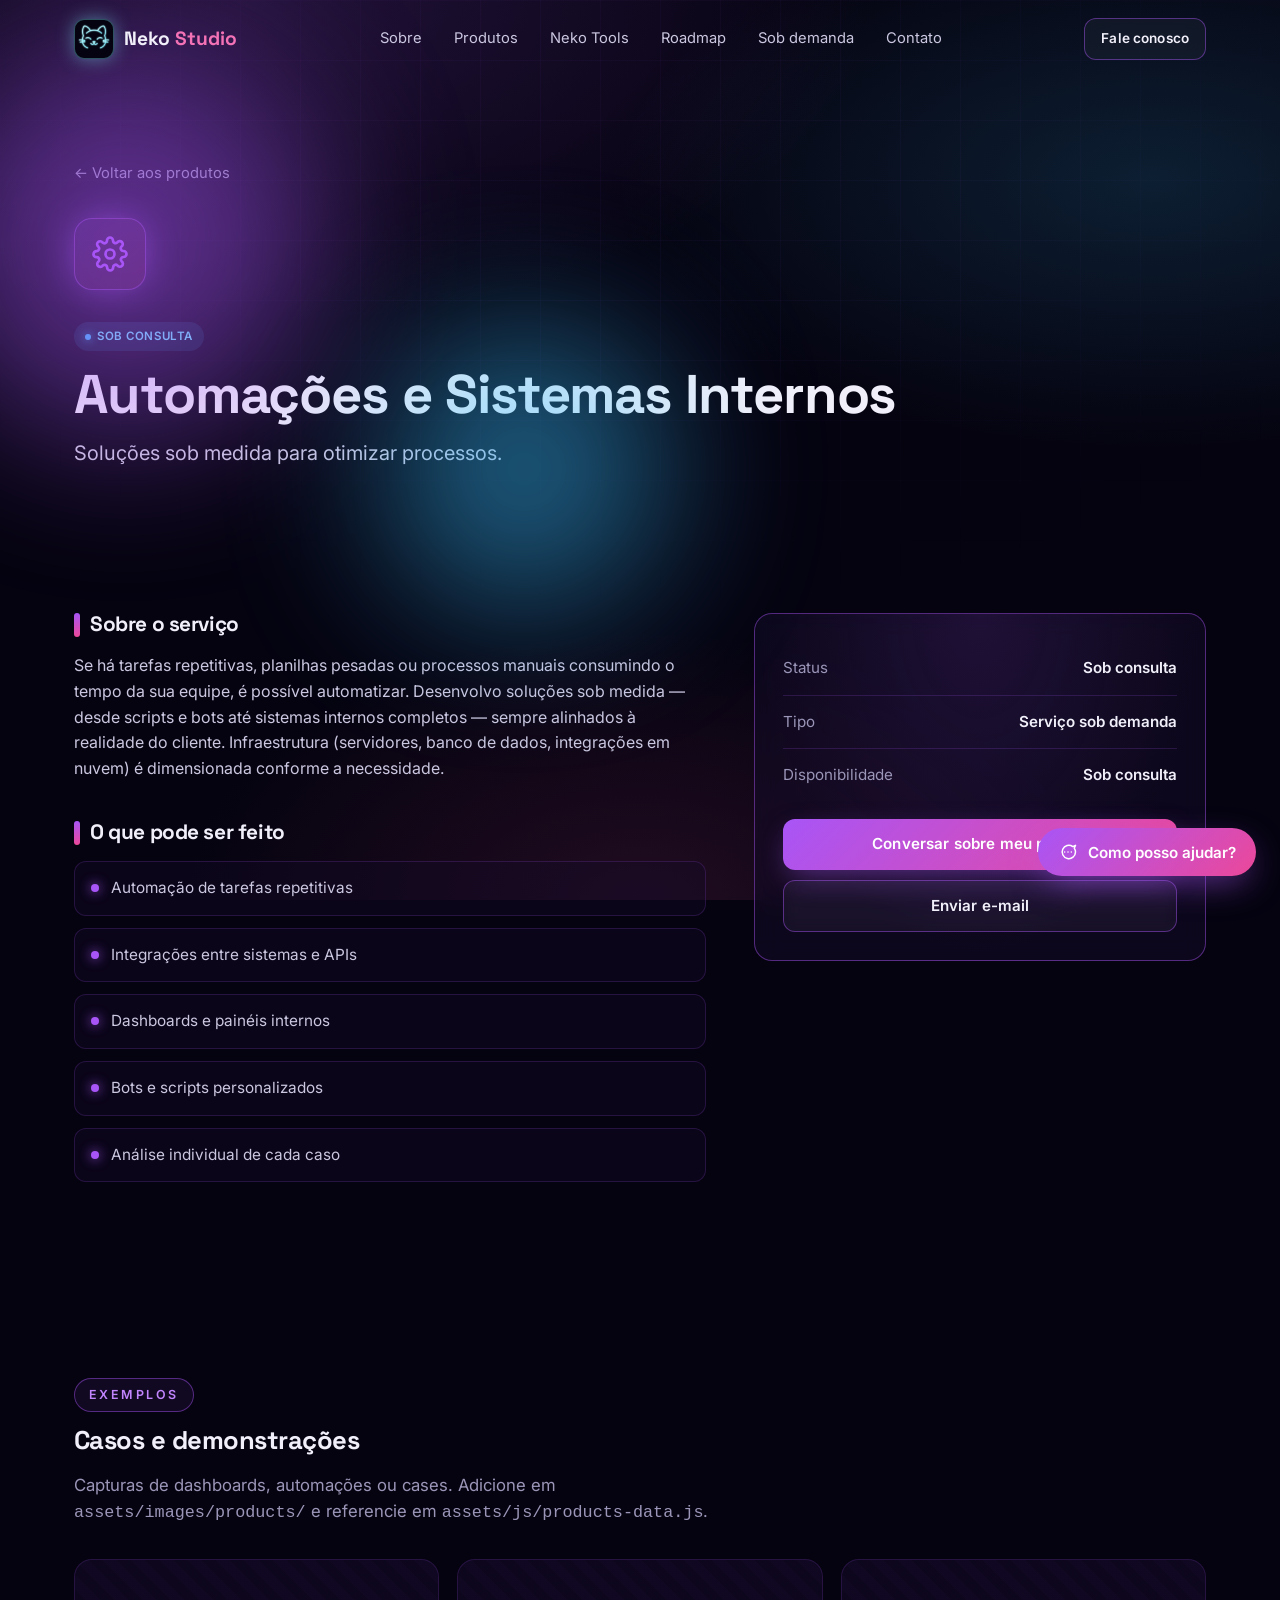
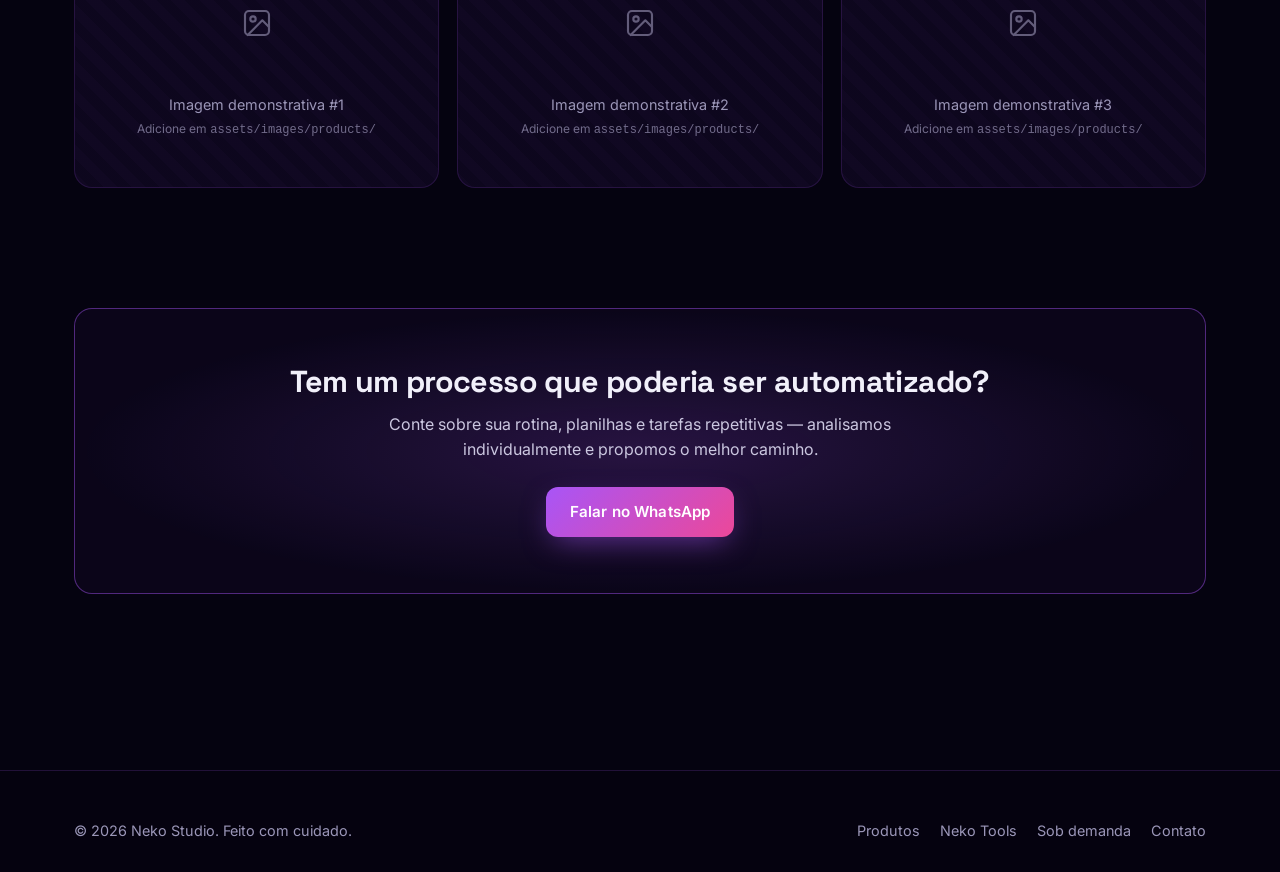
==== commit 890e0863: "Add Neko Tools download page" ====
--- a/produtos/automacoes.html
+++ b/produtos/automacoes.html
@@ -29,7 +29,8 @@
       <nav class="navbar-links">
         <a href="../index.html#sobre">Sobre</a>
         <a href="../index.html#produtos">Produtos</a>
-        <a href="../index.html#roadmap">Em desenvolvimento</a>
+        <a href="../index.html#neko-tools">Neko Tools</a>
+        <a href="../index.html#roadmap">Roadmap</a>
         <a href="../index.html#sob-demanda">Sob demanda</a>
         <a href="../index.html#contato">Contato</a>
       </nav>
@@ -109,6 +110,7 @@
       <p>© <span id="year"></span> Neko Studio. Feito com cuidado.</p>
       <div class="footer-links">
         <a href="../index.html#produtos">Produtos</a>
+        <a href="../index.html#neko-tools">Neko Tools</a>
         <a href="../index.html#sob-demanda">Sob demanda</a>
         <a href="../index.html#contato">Contato</a>
       </div>
--- a/assets/css/style.css
+++ b/assets/css/style.css
@@ -655,6 +655,134 @@
 .status-beta .dot { background: var(--neon-pink); box-shadow: 0 0 10px var(--neon-pink); }
 .status-lancado { background: rgba(34, 197, 94, 0.12); color: #86efac; }
 .status-lancado .dot { background: #22c55e; box-shadow: 0 0 10px #22c55e; }
+
+/* ============== Neko Tools ============== */
+.tools-section {
+  padding-top: 88px;
+  background:
+    linear-gradient(180deg, transparent 0%, rgba(56, 189, 248, 0.04) 45%, transparent 100%);
+}
+
+.tools-showcase {
+  display: grid;
+  grid-template-columns: minmax(0, 0.95fr) minmax(320px, 1.05fr);
+  gap: 32px;
+  align-items: stretch;
+}
+
+.tools-copy {
+  display: flex;
+  flex-direction: column;
+  justify-content: center;
+  min-height: 100%;
+}
+
+.tools-copy .section-subtitle {
+  margin-bottom: 28px;
+}
+
+.tools-metrics {
+  display: grid;
+  grid-template-columns: repeat(3, minmax(0, 1fr));
+  gap: 12px;
+}
+
+.tools-metrics div {
+  min-height: 96px;
+  padding: 18px;
+  border: 1px solid var(--border);
+  border-radius: var(--radius-sm);
+  background: rgba(20, 12, 40, 0.38);
+}
+
+.tools-metrics strong {
+  display: block;
+  font-family: var(--font-display);
+  font-size: 1.25rem;
+  line-height: 1;
+  margin-bottom: 10px;
+  color: var(--neon-blue-soft);
+}
+
+.tools-metrics span {
+  display: block;
+  color: var(--text-muted);
+  font-size: 0.86rem;
+  line-height: 1.35;
+}
+
+.tools-grid {
+  display: grid;
+  grid-template-columns: 1fr;
+  align-content: stretch;
+}
+
+.tool-card {
+  min-height: 100%;
+  display: flex;
+  flex-direction: column;
+  gap: 18px;
+}
+
+.tool-card-top {
+  display: flex;
+  align-items: flex-start;
+  justify-content: space-between;
+  gap: 14px;
+}
+
+.tool-card .nome {
+  font-size: 1.55rem;
+}
+
+.tool-card .desc {
+  color: var(--text-soft);
+  font-size: 0.98rem;
+}
+
+.tool-platforms {
+  display: flex;
+  flex-wrap: wrap;
+  gap: 8px;
+}
+
+.tool-platforms span {
+  display: inline-flex;
+  align-items: center;
+  min-height: 32px;
+  padding: 6px 11px;
+  border-radius: 999px;
+  border: 1px solid rgba(56, 189, 248, 0.28);
+  background: rgba(56, 189, 248, 0.08);
+  color: var(--neon-blue-soft);
+  font-size: 0.8rem;
+  font-weight: 700;
+}
+
+.tool-card .footer {
+  margin-top: auto;
+  padding-top: 20px;
+  border-top: 1px solid var(--border);
+}
+
+.tool-card .saiba-mais {
+  display: inline-flex;
+  align-items: center;
+  gap: 6px;
+  color: var(--card-glow, var(--neon-purple));
+  font-size: 0.9rem;
+  font-weight: 700;
+  line-height: 1;
+  transition: gap 0.2s ease;
+}
+
+.tool-card .saiba-mais svg {
+  width: 18px;
+  height: 18px;
+  flex: 0 0 18px;
+}
+
+.tool-card:hover .saiba-mais { gap: 10px; }
 
 /* ============== Roadmap ============== */
 .roadmap {
@@ -922,6 +1050,16 @@
 }
 
 /* ============== Responsivo ============== */
+@media (max-width: 1080px) {
+  .navbar-links {
+    gap: 20px;
+  }
+
+  .navbar-links a {
+    font-size: 0.88rem;
+  }
+}
+
 @media (max-width: 880px) {
   section { padding: 72px 0; }
 
@@ -948,6 +1086,8 @@
   .navbar-links.open a::after { display: none; }
 
   .about-grid { grid-template-columns: 1fr; gap: 40px; }
+  .tools-showcase { grid-template-columns: 1fr; }
+  .tools-copy { min-height: auto; }
   .roadmap-item { grid-template-columns: auto 1fr; }
   .roadmap-fase { grid-column: 1 / -1; justify-self: start; }
 
@@ -962,4 +1102,6 @@
   .hero-actions .btn { width: 100%; }
   .hero-actions { flex-direction: column; }
   .products-grid { grid-template-columns: 1fr; }
-}
+  .tools-metrics { grid-template-columns: 1fr; }
+  .tool-card-top { flex-direction: column; }
+}
